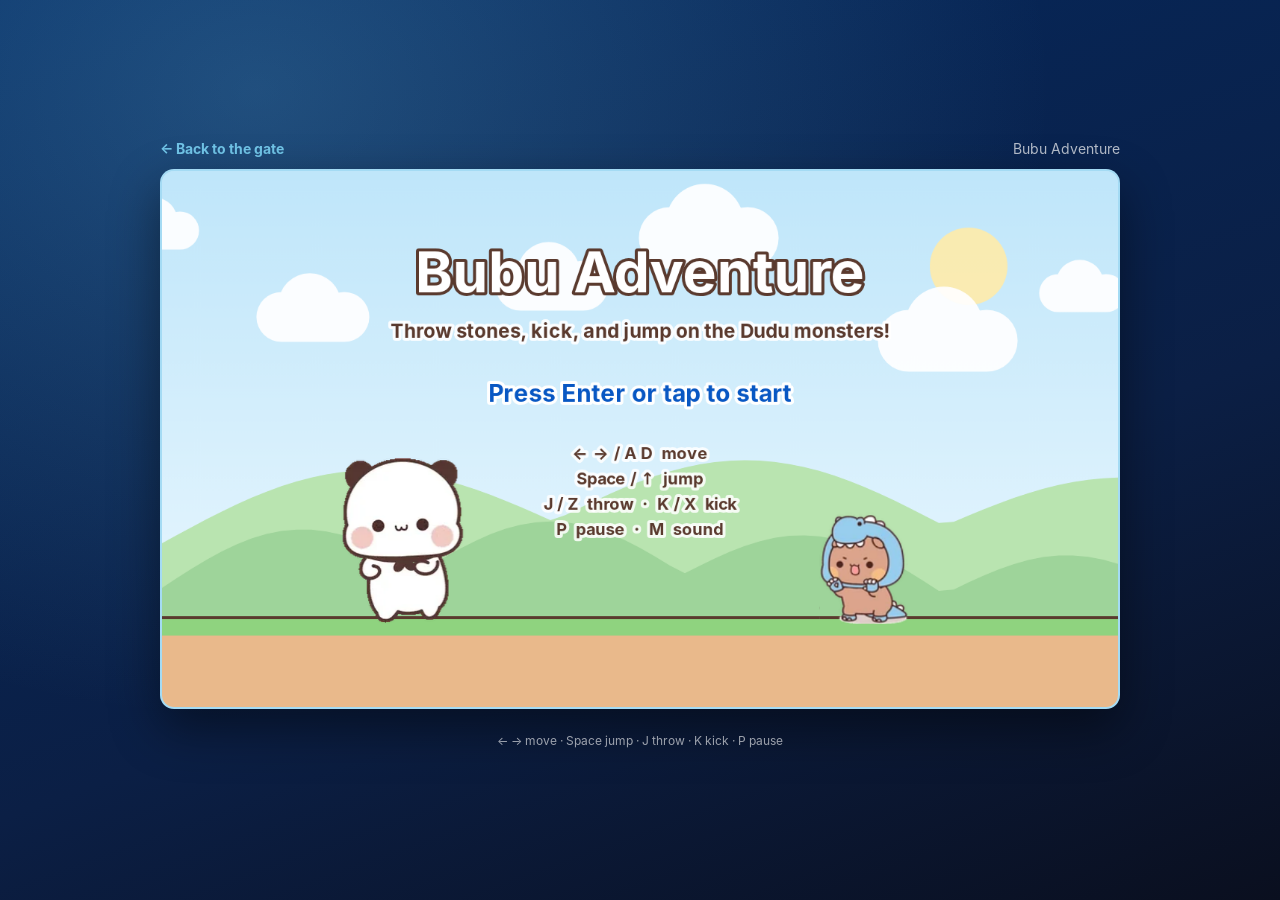
==== bubu/index.html @ ce628221 "Bubu Adventures game" ====
<!DOCTYPE html>
<html lang="en">
<head>
  <meta charset="utf-8">
  <meta name="viewport" content="width=device-width, initial-scale=1, viewport-fit=cover">
  <meta name="theme-color" content="#042A61">
  <meta name="description" content="Bubu Adventure: a tiny platformer. Throw stones, kick, and jump on the Dudu monsters.">
  <title>Bubu Adventure | Saltfarmer</title>
  <link rel="icon" href="../img/favicon.png" type="image/png" sizes="48x48">
  <style>
    @font-face { font-family: "Inter"; font-weight: 400; font-display: swap; src: url("../fonts/inter-Regular.woff") format("woff"); }
    @font-face { font-family: "Inter"; font-weight: 700; font-display: swap; src: url("../fonts/inter-Bold.woff") format("woff"); }
    * { box-sizing: border-box; }
    html, body { margin: 0; height: 100%; }
    body {
      display: flex; flex-direction: column; align-items: center; justify-content: center; gap: 12px;
      padding: 12px; min-height: 100dvh;
      font-family: "Inter", system-ui, -apple-system, "Segoe UI", Roboto, Arial, sans-serif; color: #fff;
      background: radial-gradient(ellipse at 20% 10%, rgba(113,197,232,.25), transparent 55%), linear-gradient(160deg, #042A61, #0B1F45 60%, #0a0f1f);
      -webkit-user-select: none; user-select: none; -webkit-touch-callout: none;
    }
    .top { width: min(100%, 960px); display: flex; justify-content: space-between; align-items: center; font-size: 14px; }
    .top a { color: #71C5E8; text-decoration: none; font-weight: 700; }
    .top span { color: rgba(255,255,255,.7); }
    .stage { width: min(100%, 960px, calc((100dvh - 150px) * 16 / 9)); }
    canvas {
      display: block; width: 100%; aspect-ratio: 16 / 9; border-radius: 14px;
      box-shadow: 0 20px 50px rgba(0,0,0,.45); border: 2px solid rgba(113,197,232,.35);
      touch-action: none; outline: none; background: #BFE6FA;
    }
    /* Touch controls (shown on touch screens) */
    .pad { display: none; width: min(100%, 960px); justify-content: space-between; gap: 10px; }
    .pad div { display: flex; gap: 10px; }
    .pad button {
      width: 64px; height: 64px; border-radius: 50%; border: 2px solid rgba(113,197,232,.6);
      background: rgba(255,255,255,.1); color: #fff; font: 700 13px Inter, system-ui, sans-serif;
      touch-action: none;
    }
    .pad button.on { background: rgba(48,127,226,.55); }
    .pad .jump { width: 74px; height: 74px; background: rgba(8,87,195,.5); }
    @media (pointer: coarse) { .pad { display: flex; } .keys { display: none; } }
    .keys { font-size: 12px; color: rgba(255,255,255,.6); text-align: center; }
  </style>
</head>
<body>
  <div class="top">
    <a href="../">&larr; Back to the gate</a>
    <span>Bubu Adventure</span>
  </div>
  <div class="stage">
    <canvas id="game" tabindex="0" aria-label="Bubu Adventure game"></canvas>
  </div>
  <div class="pad" aria-hidden="true">
    <div>
      <button type="button" data-act="left">&#9664;</button>
      <button type="button" data-act="right">&#9654;</button>
    </div>
    <div>
      <button type="button" data-act="throw">Throw</button>
      <button type="button" data-act="kick">Kick</button>
      <button type="button" class="jump" data-act="jump">Jump</button>
    </div>
  </div>
  <p class="keys">&larr; &rarr; move &middot; Space jump &middot; J throw &middot; K kick &middot; P pause</p>
  <script src="game.js"></script>
  <script>document.getElementById('game').focus();</script>
</body>
</html>
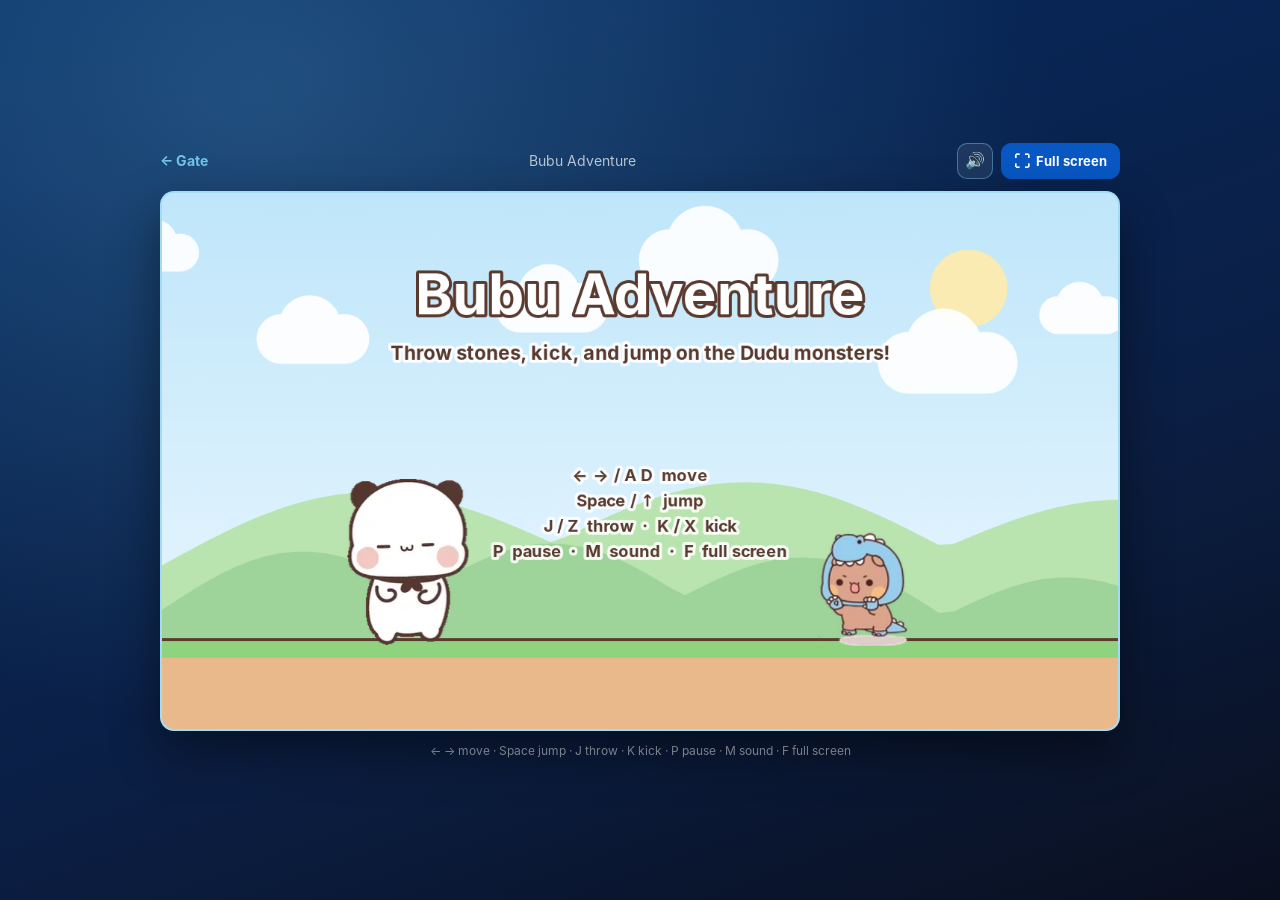
==== commit 3d72b0d7: "sound effect added" ====
--- a/bubu/index.html
+++ b/bubu/index.html
@@ -2,66 +2,150 @@
 <html lang="en">
 <head>
   <meta charset="utf-8">
-  <meta name="viewport" content="width=device-width, initial-scale=1, viewport-fit=cover">
+  <meta name="viewport" content="width=device-width, initial-scale=1, maximum-scale=1, user-scalable=no, viewport-fit=cover">
   <meta name="theme-color" content="#042A61">
+  <meta name="mobile-web-app-capable" content="yes">
+  <meta name="apple-mobile-web-app-capable" content="yes">
   <meta name="description" content="Bubu Adventure: a tiny platformer. Throw stones, kick, and jump on the Dudu monsters.">
   <title>Bubu Adventure | Saltfarmer</title>
   <link rel="icon" href="../img/favicon.png" type="image/png" sizes="48x48">
   <style>
     @font-face { font-family: "Inter"; font-weight: 400; font-display: swap; src: url("../fonts/inter-Regular.woff") format("woff"); }
     @font-face { font-family: "Inter"; font-weight: 700; font-display: swap; src: url("../fonts/inter-Bold.woff") format("woff"); }
-    * { box-sizing: border-box; }
+    * { box-sizing: border-box; -webkit-tap-highlight-color: transparent; }
     html, body { margin: 0; height: 100%; }
     body {
       display: flex; flex-direction: column; align-items: center; justify-content: center; gap: 12px;
       padding: 12px; min-height: 100dvh;
       font-family: "Inter", system-ui, -apple-system, "Segoe UI", Roboto, Arial, sans-serif; color: #fff;
       background: radial-gradient(ellipse at 20% 10%, rgba(113,197,232,.25), transparent 55%), linear-gradient(160deg, #042A61, #0B1F45 60%, #0a0f1f);
-      -webkit-user-select: none; user-select: none; -webkit-touch-callout: none;
+      -webkit-user-select: none; user-select: none; -webkit-touch-callout: none; overscroll-behavior: none;
     }
-    .top { width: min(100%, 960px); display: flex; justify-content: space-between; align-items: center; font-size: 14px; }
+    .top { width: min(100%, 960px); display: flex; justify-content: space-between; align-items: center; gap: 10px; font-size: 14px; }
     .top a { color: #71C5E8; text-decoration: none; font-weight: 700; }
-    .top span { color: rgba(255,255,255,.7); }
-    .stage { width: min(100%, 960px, calc((100dvh - 150px) * 16 / 9)); }
+    .top .name { color: rgba(255,255,255,.7); }
+    .tools { display: flex; gap: 8px; }
+    .tools button {
+      width: 36px; height: 36px; border-radius: 10px; border: 1px solid rgba(113,197,232,.45);
+      background: rgba(255,255,255,.08); color: #fff; font-size: 16px; line-height: 1; cursor: pointer;
+    }
+    .tools .touch-only { display: none; }
+    .tools .full-btn { width: auto; padding: 0 12px; display: inline-flex; align-items: center; gap: 6px; font: 700 13px Inter, system-ui, sans-serif; background: #0857C3; border-color: #0857C3; }
+    .tools .full-btn .ico { font-size: 16px; }
+    .stage { position: relative; width: min(100%, 960px, calc((100dvh - 150px) * 16 / 9)); }
     canvas {
       display: block; width: 100%; aspect-ratio: 16 / 9; border-radius: 14px;
       box-shadow: 0 20px 50px rgba(0,0,0,.45); border: 2px solid rgba(113,197,232,.35);
       touch-action: none; outline: none; background: #BFE6FA;
     }
-    /* Touch controls (shown on touch screens) */
-    .pad { display: none; width: min(100%, 960px); justify-content: space-between; gap: 10px; }
-    .pad div { display: flex; gap: 10px; }
+    .toast {
+      position: absolute; left: 50%; top: 14%; transform: translateX(-50%);
+      background: rgba(4,42,97,.85); color: #fff; font-weight: 700; font-size: 13px;
+      padding: 6px 12px; border-radius: 999px; opacity: 0; transition: opacity .2s; pointer-events: none;
+    }
+    .toast.show { opacity: 1; }
+    .keys { font-size: 12px; color: rgba(255,255,255,.6); text-align: center; margin: 0; }
+    .rotate { display: none; font-size: 13px; color: rgba(255,255,255,.75); text-align: center; margin: 0; }
+
+    /* Touch controls */
+    .pad { display: none; width: min(100%, 960px); justify-content: space-between; align-items: flex-end; gap: 10px; }
+    .pad .cluster { display: flex; gap: 10px; align-items: flex-end; }
     .pad button {
-      width: 64px; height: 64px; border-radius: 50%; border: 2px solid rgba(113,197,232,.6);
-      background: rgba(255,255,255,.1); color: #fff; font: 700 13px Inter, system-ui, sans-serif;
-      touch-action: none;
+      width: 66px; height: 66px; border-radius: 50%; border: 2px solid rgba(113,197,232,.7);
+      background: rgba(255,255,255,.12); color: #fff; font: 700 13px Inter, system-ui, sans-serif;
+      touch-action: none; padding: 0;
     }
-    .pad button.on { background: rgba(48,127,226,.55); }
-    .pad .jump { width: 74px; height: 74px; background: rgba(8,87,195,.5); }
-    @media (pointer: coarse) { .pad { display: flex; } .keys { display: none; } }
-    .keys { font-size: 12px; color: rgba(255,255,255,.6); text-align: center; }
+    .pad button.on { background: rgba(48,127,226,.6); transform: scale(.94); }
+    .pad .jump { width: 80px; height: 80px; background: rgba(8,87,195,.55); font-size: 15px; }
+
+    @media (pointer: coarse) {
+      html, body { overflow: hidden; }
+      .pad { display: flex; }
+      .keys { display: none; }
+      .tools .touch-only { display: inline-block; }
+    }
+    /* Phone held sideways: game fills the screen, buttons float over the corners */
+    @media (pointer: coarse) and (orientation: landscape) {
+      body { padding: 0; gap: 0; }
+      .stage { width: min(100vw, calc(100dvh * 16 / 9)); }
+      canvas { border-radius: 0; border: 0; box-shadow: none; }
+      .top {
+        position: fixed; z-index: 5; bottom: max(10px, env(safe-area-inset-bottom)); left: 50%; transform: translateX(-50%);
+        width: auto; font-size: 12px;
+      }
+      .top .name { display: none; }
+      .top a { background: rgba(4,42,97,.55); padding: 8px 10px; border-radius: 10px; }
+      .pad {
+        position: fixed; z-index: 4; left: 0; right: 0; bottom: 0; width: auto;
+        padding: 0 max(14px, env(safe-area-inset-right)) max(12px, env(safe-area-inset-bottom)) max(14px, env(safe-area-inset-left));
+        pointer-events: none;
+      }
+      .pad button { pointer-events: auto; background: rgba(4,42,97,.35); width: 60px; height: 60px; }
+      .pad .jump { width: 72px; height: 72px; background: rgba(8,87,195,.45); }
+    }
+    /* Phone held upright: game on top, big buttons below */
+    @media (pointer: coarse) and (orientation: portrait) {
+      body { justify-content: flex-start; padding-top: max(14px, env(safe-area-inset-top)); }
+      .stage { width: 100%; }
+      .rotate { display: block; }
+      .pad { margin-top: auto; gap: 3vw; padding-bottom: max(18px, env(safe-area-inset-bottom)); }
+      .pad .cluster { gap: 2.5vw; }
+      .pad button { width: min(70px, 16vw); height: min(70px, 16vw); font-size: min(13px, 3.2vw); }
+      .pad .jump { width: min(84px, 19vw); height: min(84px, 19vw); }
+    }
+    /* ---- Full screen (real full screen, or "maximised" where browsers don't allow it, e.g. iPhone) ---- */
+    html.is-full, html.is-full body { overflow: hidden; }
+    html.is-full body { padding: 0; gap: 0; justify-content: center; background: #000; }
+    html.is-full .stage { width: min(100vw, calc(100dvh * 16 / 9)); }
+    html.is-full canvas { border-radius: 0; border: 0; box-shadow: none; }
+    html.is-full .keys, html.is-full .rotate, html.is-full .top .name { display: none; }
+    html.is-full .top {
+      position: fixed; z-index: 6; top: max(8px, env(safe-area-inset-top)); right: max(8px, env(safe-area-inset-right));
+      left: auto; bottom: auto; transform: none; width: auto; opacity: .75;
+    }
+    html.is-full .top:hover { opacity: 1; }
+    html.is-full .top a { display: none; }
+    html.is-full .tools .full-btn .lbl { display: none; }
+    html.is-full .tools .full-btn { padding: 0; width: 36px; justify-content: center; }
+    @media (pointer: coarse) {
+      .tools .full-btn .lbl { display: none; }
+      .tools .full-btn { padding: 0 10px; }
+      html.is-full .pad {
+        position: fixed; z-index: 4; left: 0; right: 0; bottom: 0; width: auto; margin: 0;
+        padding: 0 max(14px, env(safe-area-inset-right)) max(12px, env(safe-area-inset-bottom)) max(14px, env(safe-area-inset-left));
+        pointer-events: none;
+      }
+      html.is-full .pad button { pointer-events: auto; background: rgba(4,42,97,.35); }
+    }
   </style>
 </head>
 <body>
   <div class="top">
-    <a href="../">&larr; Back to the gate</a>
-    <span>Bubu Adventure</span>
+    <a href="../">&larr; Gate</a>
+    <span class="name">Bubu Adventure</span>
+    <div class="tools">
+      <button type="button" class="touch-only" data-act="pause" aria-label="Pause">&#10074;&#10074;</button>
+      <button type="button" id="btn-sound" aria-label="Turn sound off">&#128266;</button>
+      <button type="button" id="btn-full" class="full-btn" aria-label="Full screen"><span class="ico">&#x26F6;</span><span class="lbl">Full screen</span></button>
+    </div>
   </div>
   <div class="stage">
     <canvas id="game" tabindex="0" aria-label="Bubu Adventure game"></canvas>
+    <div class="toast" id="toast" role="status"></div>
   </div>
+  <p class="rotate">Turn your phone sideways for a bigger screen &#8635;</p>
   <div class="pad" aria-hidden="true">
-    <div>
+    <div class="cluster">
       <button type="button" data-act="left">&#9664;</button>
       <button type="button" data-act="right">&#9654;</button>
     </div>
-    <div>
+    <div class="cluster">
       <button type="button" data-act="throw">Throw</button>
       <button type="button" data-act="kick">Kick</button>
       <button type="button" class="jump" data-act="jump">Jump</button>
     </div>
   </div>
-  <p class="keys">&larr; &rarr; move &middot; Space jump &middot; J throw &middot; K kick &middot; P pause</p>
+  <p class="keys">&larr; &rarr; move &middot; Space jump &middot; J throw &middot; K kick &middot; P pause &middot; M sound &middot; F full screen</p>
   <script src="game.js"></script>
   <script>document.getElementById('game').focus();</script>
 </body>
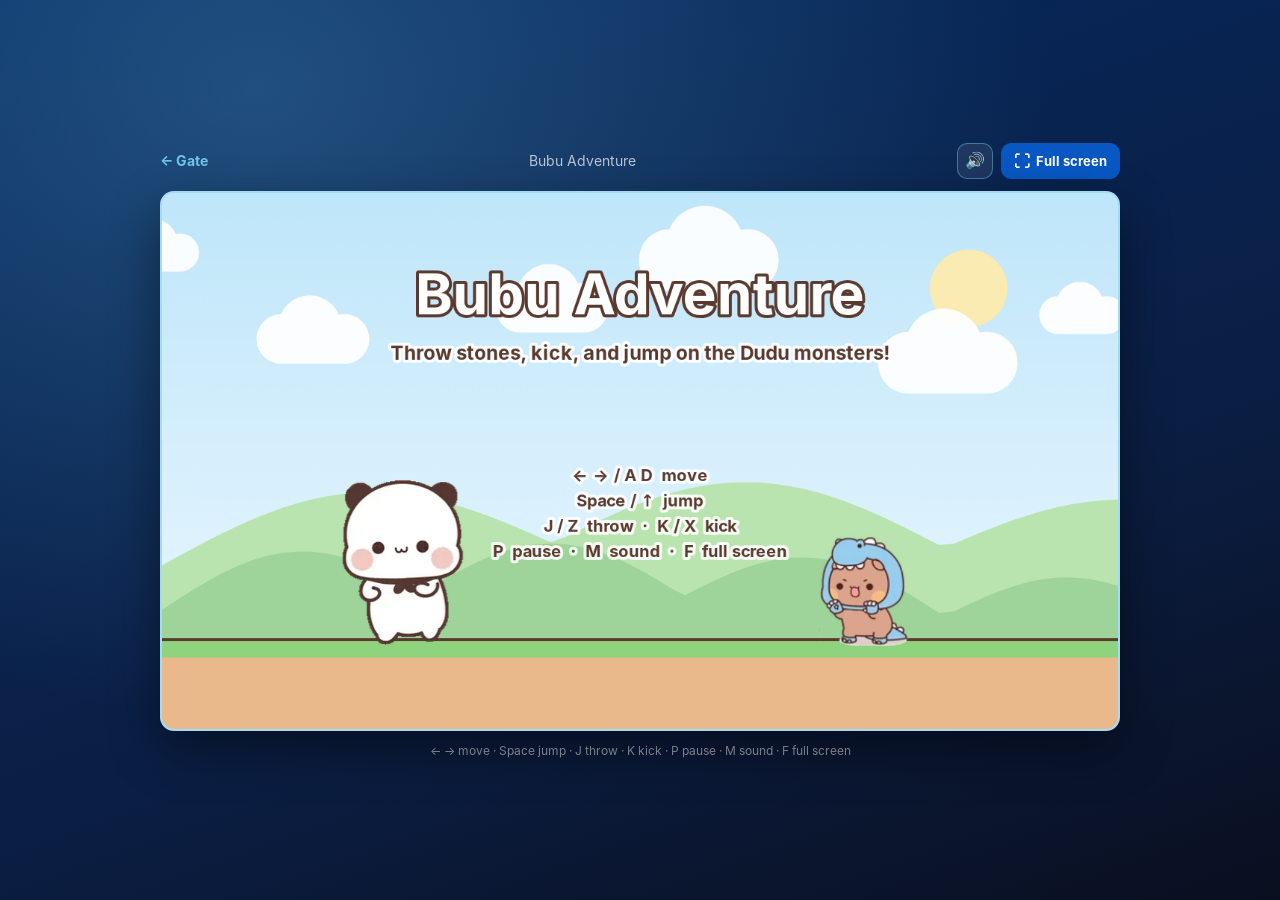
==== commit 43f73fdf: "analytics added" ====
--- a/bubu/index.html
+++ b/bubu/index.html
@@ -2,11 +2,27 @@
 <html lang="en">
 <head>
   <meta charset="utf-8">
+  <!-- Google Analytics (GA4) -->
+  <script async src="https://www.googletagmanager.com/gtag/js?id=G-DH75J2S4ZF"></script>
+  <script>
+    window.dataLayer = window.dataLayer || [];
+    function gtag(){dataLayer.push(arguments);}
+    gtag('js', new Date());
+    gtag('config', 'G-DH75J2S4ZF');
+  </script>
   <meta name="viewport" content="width=device-width, initial-scale=1, maximum-scale=1, user-scalable=no, viewport-fit=cover">
   <meta name="theme-color" content="#042A61">
   <meta name="mobile-web-app-capable" content="yes">
   <meta name="apple-mobile-web-app-capable" content="yes">
-  <meta name="description" content="Bubu Adventure: a tiny platformer. Throw stones, kick, and jump on the Dudu monsters.">
+  <meta name="description" content="A tiny 3-level platformer starring Bubu: throw stones, kick, ride Dudu and beat the boss.">
+  <link rel="canonical" href="https://saltfarmer.github.io/bubu/">
+  <meta property="og:title" content="Bubu Adventure | Saltfarmer">
+  <meta property="og:description" content="A tiny 3-level platformer starring Bubu: throw stones, kick, ride Dudu and beat the boss.">
+  <meta property="og:type" content="website">
+  <meta property="og:url" content="https://saltfarmer.github.io/bubu/">
+  <meta property="og:site_name" content="Saltfarmer">
+  <meta property="og:image" content="https://saltfarmer.github.io/img/og-gate.png">
+  <meta name="twitter:card" content="summary_large_image">
   <title>Bubu Adventure | Saltfarmer</title>
   <link rel="icon" href="../img/favicon.png" type="image/png" sizes="48x48">
   <style>
@@ -47,24 +63,63 @@
     .keys { font-size: 12px; color: rgba(255,255,255,.6); text-align: center; margin: 0; }
     .rotate { display: none; font-size: 13px; color: rgba(255,255,255,.75); text-align: center; margin: 0; }
 
-    /* Touch controls */
-    .pad { display: none; width: min(100%, 960px); justify-content: space-between; align-items: flex-end; gap: 10px; }
-    .pad .cluster { display: flex; gap: 10px; align-items: flex-end; }
-    .pad button {
-      width: 66px; height: 66px; border-radius: 50%; border: 2px solid rgba(113,197,232,.7);
-      background: rgba(255,255,255,.12); color: #fff; font: 700 13px Inter, system-ui, sans-serif;
-      touch-action: none; padding: 0;
+    /* ---- Touch controls (competitive-mobile style) ----
+       left: floating analog stick that appears where the thumb lands
+       right: big Jump in the corner, Kick + Throw on an arc around it
+       anywhere else on screen: tap = jump (hold for a higher jump) */
+    .touch-layer, .pad { display: none; }
+    .pad { --u: 1; position: fixed; inset: 0; z-index: 4; pointer-events: none; }
+    .touch-layer { position: fixed; inset: 0; z-index: 3; touch-action: none; }
+    .stick {
+      --r: calc(62px * var(--u));
+      position: fixed; width: calc(var(--r) * 2); height: calc(var(--r) * 2); margin: calc(var(--r) * -1) 0 0 calc(var(--r) * -1);
+      left: calc(max(24px, env(safe-area-inset-left)) + var(--r) + 8px); top: calc(100dvh - max(20px, env(safe-area-inset-bottom)) - var(--r) - 12px);
+      border-radius: 50%; border: 2px solid rgba(113,197,232,.55);
+      background: radial-gradient(circle, rgba(4,42,97,.10) 0 55%, rgba(4,42,97,.32) 56% 100%);
+      opacity: .45; transition: opacity .15s;
     }
-    .pad button.on { background: rgba(48,127,226,.6); transform: scale(.94); }
-    .pad .jump { width: 80px; height: 80px; background: rgba(8,87,195,.55); font-size: 15px; }
+    .stick.on { opacity: .95; transition: none; }
+    .stick::before, .stick::after { /* direction ticks */
+      content: ""; position: absolute; top: 50%; width: 0; height: 0; margin-top: -6px;
+      border-top: 6px solid transparent; border-bottom: 6px solid transparent;
+    }
+    .stick::before { left: 8px; border-right: 8px solid rgba(255,255,255,.55); }
+    .stick::after { right: 8px; border-left: 8px solid rgba(255,255,255,.55); }
+    .stick-knob {
+      position: absolute; left: 50%; top: 50%; width: calc(var(--r) * .9); height: calc(var(--r) * .9);
+      margin: calc(var(--r) * -.45) 0 0 calc(var(--r) * -.45); border-radius: 50%;
+      background: radial-gradient(circle at 35% 30%, #71C5E8, #307FE2 60%, #0857C3);
+      border: 2px solid rgba(255,255,255,.85); box-shadow: 0 4px 14px rgba(0,0,0,.35);
+    }
+    .actions {
+      --j: calc(88px * var(--u)); --s: calc(62px * var(--u));
+      position: fixed; right: max(18px, env(safe-area-inset-right)); bottom: max(16px, env(safe-area-inset-bottom));
+      width: calc(var(--j) + var(--s) * 1.55); height: calc(var(--j) + var(--s) * 1.55);
+    }
+    .act {
+      position: absolute; pointer-events: auto; touch-action: none; padding: 0; border-radius: 50%;
+      display: flex; flex-direction: column; align-items: center; justify-content: center; gap: 1px;
+      color: #fff; font: 800 calc(11px * var(--u)) Inter, system-ui, sans-serif; letter-spacing: .02em;
+      border: 2px solid rgba(255,255,255,.7); box-shadow: 0 4px 14px rgba(0,0,0,.3), inset 0 -4px 0 rgba(0,0,0,.18);
+      transition: transform .06s;
+    }
+    .act .i { font-size: calc(18px * var(--u)); line-height: 1; }
+    .act.on { transform: scale(.9); filter: brightness(1.25); }
+    .act.jump { right: 0; bottom: 0; width: var(--j); height: var(--j); background: radial-gradient(circle at 35% 30%, #307FE2, #0857C3 70%); font-size: calc(13px * var(--u)); }
+    .act.jump .i { font-size: calc(26px * var(--u)); }
+    .act.kick, .act.throw { width: var(--s); height: var(--s); background: radial-gradient(circle at 35% 30%, rgba(232,162,113,.95), rgba(195,116,8,.9) 70%); }
+    .act.kick { right: calc(var(--j) + var(--s) * .32); bottom: calc(var(--j) * .02); }       /* left of Jump */
+    .act.throw { right: calc(var(--j) * .5); bottom: calc(var(--j) + var(--s) * .34); background: radial-gradient(circle at 35% 30%, rgba(113,197,232,.95), rgba(48,127,226,.9) 70%); } /* above Jump */
+    .act.throw .i { font-size: calc(14px * var(--u)); }
 
     @media (pointer: coarse) {
       html, body { overflow: hidden; }
-      .pad { display: flex; }
+      .pad, .touch-layer { display: block; }
       .keys { display: none; }
       .tools .touch-only { display: inline-block; }
+      .top { position: relative; z-index: 5; }
     }
-    /* Phone held sideways: game fills the screen, buttons float over the corners */
+    /* Phone held sideways: game fills the screen, controls float over the corners */
     @media (pointer: coarse) and (orientation: landscape) {
       body { padding: 0; gap: 0; }
       .stage { width: min(100vw, calc(100dvh * 16 / 9)); }
@@ -75,23 +130,16 @@
       }
       .top .name { display: none; }
       .top a { background: rgba(4,42,97,.55); padding: 8px 10px; border-radius: 10px; }
-      .pad {
-        position: fixed; z-index: 4; left: 0; right: 0; bottom: 0; width: auto;
-        padding: 0 max(14px, env(safe-area-inset-right)) max(12px, env(safe-area-inset-bottom)) max(14px, env(safe-area-inset-left));
-        pointer-events: none;
-      }
-      .pad button { pointer-events: auto; background: rgba(4,42,97,.35); width: 60px; height: 60px; }
-      .pad .jump { width: 72px; height: 72px; background: rgba(8,87,195,.45); }
+      .act { background-blend-mode: normal; opacity: .9; }
     }
-    /* Phone held upright: game on top, big buttons below */
+    /* Phone held upright: game on top, bigger controls in the empty space below */
     @media (pointer: coarse) and (orientation: portrait) {
       body { justify-content: flex-start; padding-top: max(14px, env(safe-area-inset-top)); }
       .stage { width: 100%; }
       .rotate { display: block; }
-      .pad { margin-top: auto; gap: 3vw; padding-bottom: max(18px, env(safe-area-inset-bottom)); }
-      .pad .cluster { gap: 2.5vw; }
-      .pad button { width: min(70px, 16vw); height: min(70px, 16vw); font-size: min(13px, 3.2vw); }
-      .pad .jump { width: min(84px, 19vw); height: min(84px, 19vw); }
+      .pad { --u: 1.15; }
+      .stick { top: calc(100dvh - max(36px, env(safe-area-inset-bottom)) - var(--r) - 40px); }
+      .actions { bottom: max(36px, env(safe-area-inset-bottom)); }
     }
     /* ---- Full screen (real full screen, or "maximised" where browsers don't allow it, e.g. iPhone) ---- */
     html.is-full, html.is-full body { overflow: hidden; }
@@ -110,12 +158,12 @@
     @media (pointer: coarse) {
       .tools .full-btn .lbl { display: none; }
       .tools .full-btn { padding: 0 10px; }
-      html.is-full .pad {
-        position: fixed; z-index: 4; left: 0; right: 0; bottom: 0; width: auto; margin: 0;
-        padding: 0 max(14px, env(safe-area-inset-right)) max(12px, env(safe-area-inset-bottom)) max(14px, env(safe-area-inset-left));
-        pointer-events: none;
-      }
-      html.is-full .pad button { pointer-events: auto; background: rgba(4,42,97,.35); }
+      html.is-full .pad { --u: 1.25; }
+      html.is-full .top { opacity: .85; top: auto; right: auto; left: 50%; transform: translateX(-50%); bottom: max(10px, env(safe-area-inset-bottom)); } /* between stick and buttons, clear of the score */
+      html.is-full .tools { gap: 10px; }
+      html.is-full .tools button { width: 46px; height: 46px; border-radius: 12px; font-size: 20px; background: rgba(4,42,97,.55); }
+      html.is-full .tools .full-btn { width: 46px; padding: 0; background: #0857C3; }
+      html.is-full .tools .full-btn .ico { font-size: 20px; }
     }
   </style>
 </head>
@@ -134,15 +182,14 @@
     <div class="toast" id="toast" role="status"></div>
   </div>
   <p class="rotate">Turn your phone sideways for a bigger screen &#8635;</p>
+  <!-- Touch controls: floating analog stick (left), action buttons (right), tap anywhere else = jump -->
+  <div class="touch-layer" id="touch-layer" aria-hidden="true"></div>
   <div class="pad" aria-hidden="true">
-    <div class="cluster">
-      <button type="button" data-act="left">&#9664;</button>
-      <button type="button" data-act="right">&#9654;</button>
-    </div>
-    <div class="cluster">
-      <button type="button" data-act="throw">Throw</button>
-      <button type="button" data-act="kick">Kick</button>
-      <button type="button" class="jump" data-act="jump">Jump</button>
+    <div class="stick" id="stick"><div class="stick-knob" id="stick-knob"></div></div>
+    <div class="actions">
+      <button type="button" class="act throw" data-act="throw"><span class="i">&#9679;</span><span class="t">Throw</span></button>
+      <button type="button" class="act kick" data-act="kick"><span class="i">&#10148;</span><span class="t">Kick</span></button>
+      <button type="button" class="act jump" data-act="jump"><span class="i">&#9650;</span><span class="t">Jump</span></button>
     </div>
   </div>
   <p class="keys">&larr; &rarr; move &middot; Space jump &middot; J throw &middot; K kick &middot; P pause &middot; M sound &middot; F full screen</p>
